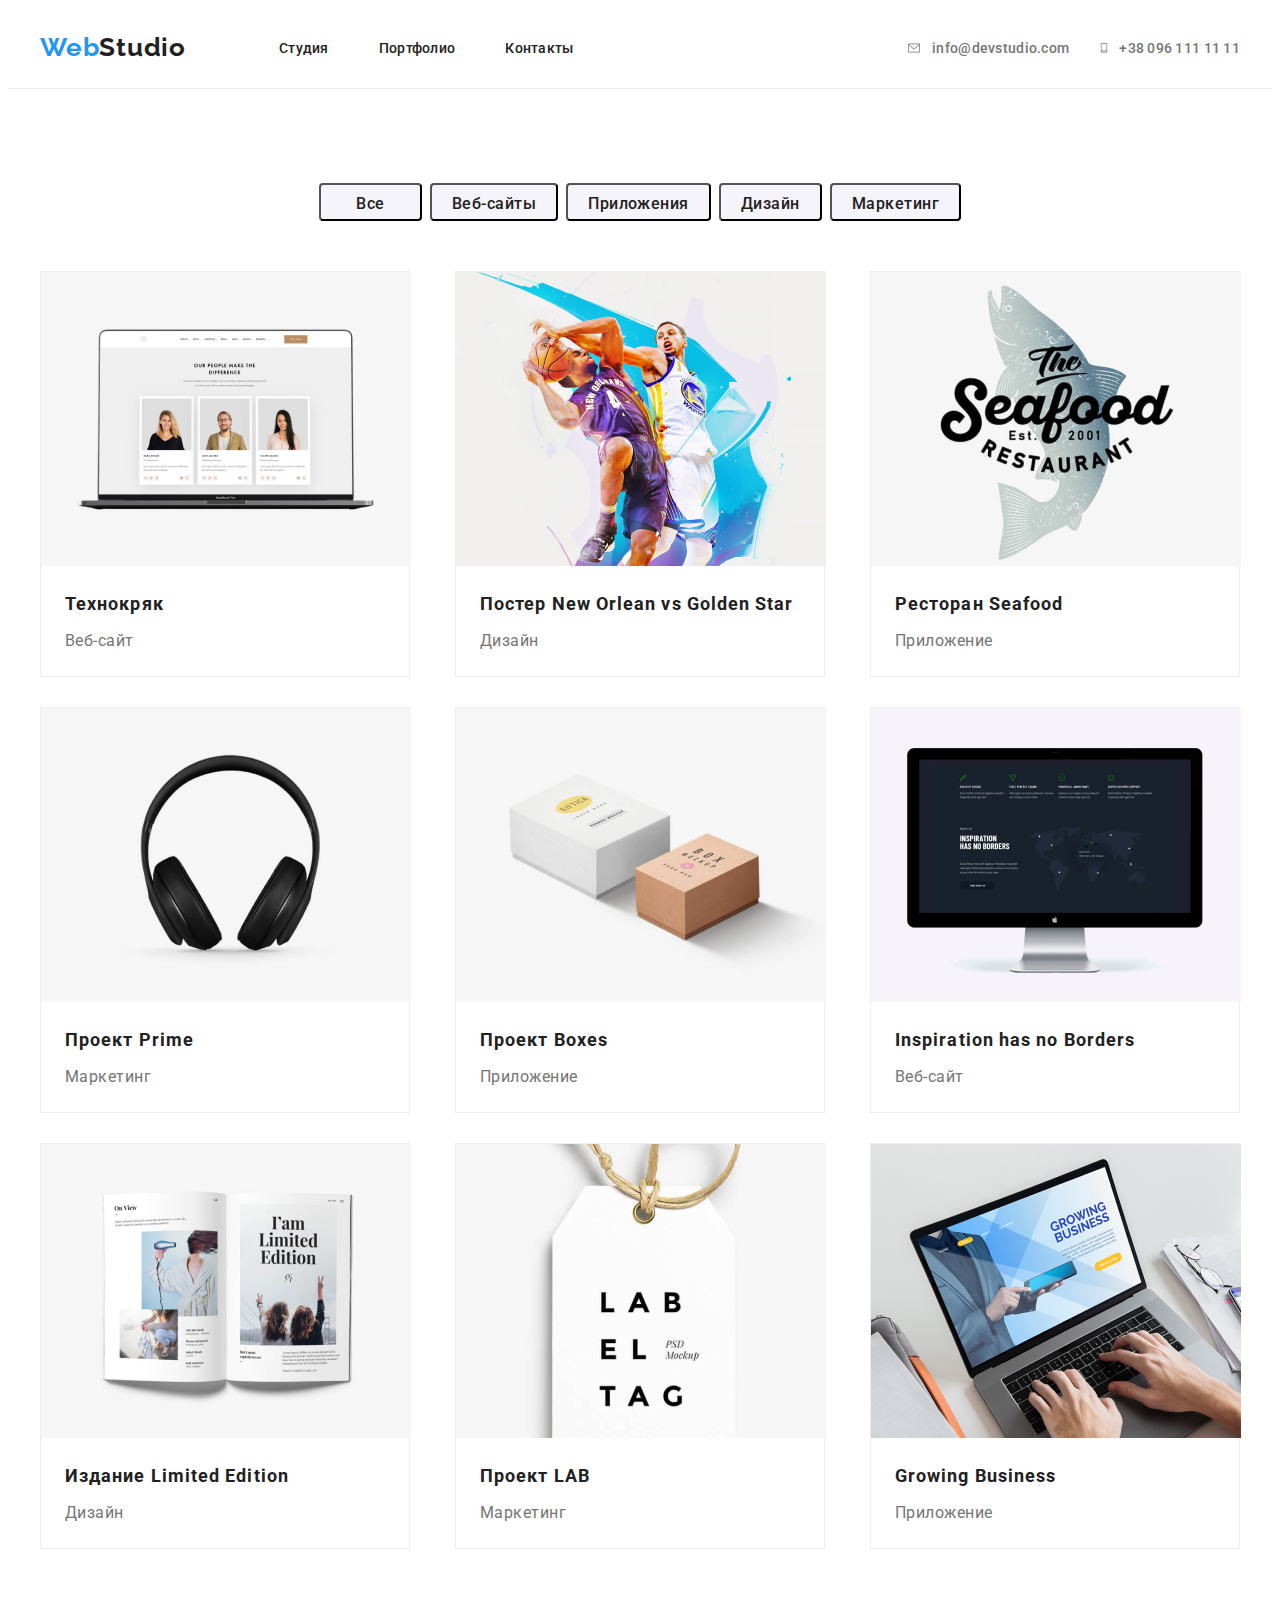
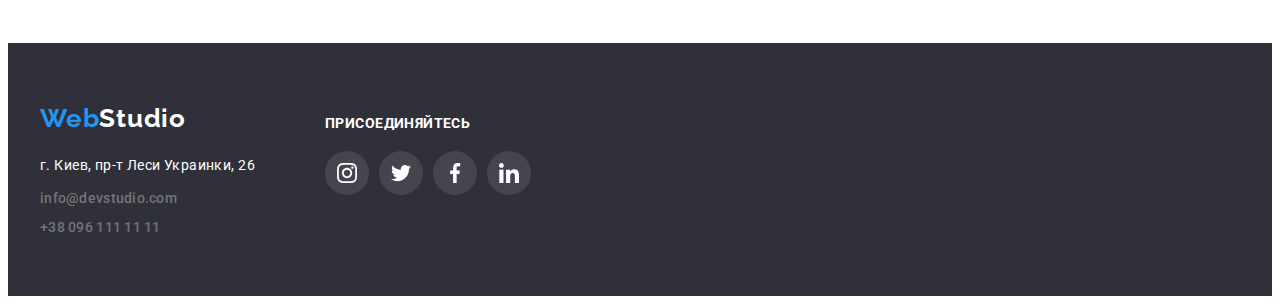
==== portfolio.html @ 9e0661ba "hw4" ====
<!DOCTYPE html>
<html lang="ru">
<head>
    <meta charset="UTF-8">
    <meta name="viewport" content="width=device-width, initial-scale=1.0">
    <title>Портфолио</title>
    <link rel="preconnect" href="https://fonts.gstatic.com">
    <link href="https://fonts.googleapis.com/css2?family=Raleway:wght@700&family=Roboto:wght@400;500;700&display=swap" rel="stylesheet">
    <link rel="stylesheet" href="https://cdnjs.cloudflare.com/ajax/libs/modern-normalize/1.0.0/modern-normalize.min.css" integrity="sha512-ISS7cAi1PEhQ8jnbJpJZMd29NlhNj4AWYyLOSp2CE/CsHxTCu+r+t0D2yoJudVrd0/8fTVPUVDzY5Tvli75u/g==" crossorigin="anonymous" />
    <link rel="stylesheet" href="./css/styles.css">
</head>
<body>
    <!--Шапка сайта-->
    <header class="header">
        <div class="container">
            <nav class="navigation">
                <a class="logo" href="index.html" lang="en"><span class="logo-1-part">Web</span>Studio</a>
                <ul class="navigation-list">
                    <li class="navigation-list-item"><a class="navigation-list-link" href="index.html">Студия</a></li>
                    <li class="navigation-list-item"><a class="navigation-list-link" href="portfolio.html" target="_blank">Портфолио</a></li>
                    <li class="navigation-list-item"><a class="navigation-list-link" href="#" target="_blank">Контакты</a></li>
                </ul>
            </nav>
             <ul class="contact-list">
                 <li class="contact-list-item">
                    <a class="contact-mail" href="mailto:info@devstudio.com">info@devstudio.com</a>
                     <svg class="mail-icon">
                         <use href="./images/sprite.svg#envelope"></use>
                     </svg>
                </li>
                 <li class="contact-list-item">
                    <a class="contact-phone" href="tel:+380961111111">+38 096 111 11 11</a>
                    <svg class="phone-icon">
                         <use href="./images/sprite.svg#smartphone"></use>
                     </svg>
                </li>
             </ul>
        </div>
    </header>
    <main>
        <section class="portfolio-section">
            <div class="container">
                <h2 class="portfolio-section-header" hidden>Разделы портфолио</h2>
                    <ul class="portfolio-section-list">
                        <li class="portfolio-section-list-item"><button type="button" class="portfolio-section-list-button">Все</button></li>
                        <li class="portfolio-section-list-item"><button type="button" class="portfolio-section-list-button">Веб-сайты</button></li>
                        <li class="portfolio-section-list-item"><button type="button" class="portfolio-section-list-button">Приложения</button></li>
                        <li class="portfolio-section-list-item"><button type="button" class="portfolio-section-list-button">Дизайн</button></li>
                        <li class="portfolio-section-list-item"><button type="button" class="portfolio-section-list-button">Маркетинг</button></li>
                    </ul>

                    <ul class="examples-list">
                        <li class="examples-list-item">
                            <a class="examples-list-link" href="#"><img class="examples-list-link-img" src="../images/page2/img1.jpg" alt="Веб-сайт Технокряк" width="370" height="294" ></a>
                            <div class="examples-list-item-margin">
                                <h3 class="examples-list-name"><a href="#"  class="examples-list-name-link">Технокряк</a></h3>
                                <p  class="examples-list-item-section-link"class="examples-list-item-section"><a href="#" class="examples-list-item-section-link">Веб-сайт</a></p>
                            </div>
                        </li>
                        <li class="examples-list-item">
                            <a class="examples-list-link" href="#"><img class="examples-list-link-img" src="../images/page2/img2.jpg" alt="Постер New Orlean vs Golden Star" width="370" height="294" ></a>
                                <div class="examples-list-item-margin">
                                <h3 class="examples-list-name"><a href="#"  class="examples-list-name-link">Постер<span lang="en"> New Orlean vs Golden Star</span></a></h3>
                            <p  class="examples-list-item-section"><a href="#" class="examples-list-item-section-link">Дизайн</a></p>
                            </div>
                        </li>
                        <li class="examples-list-item">
                            <a class="examples-list-link" href="#"><img class="examples-list-link-img" src="../images/page2/img3.jpg" alt="Ресторан Seafood" width="370" height="294" ></a>
                            <div class="examples-list-item-margin">
                                <h3 class="examples-list-name"><a href="#"  class="examples-list-name-link">Ресторан<span lang="en"> Seafood</span></a></h3>
                                <p  class="examples-list-item-section"><a href="#" class="examples-list-item-section-link">Приложение</a></p>
                            </div>
                        </li>
                        <li class="examples-list-item">
                            <a class="examples-list-link" href="#"><img class="examples-list-link-img" src="../images/page2/img4.jpg" alt="Проект Prime" width="370" height="294" ></a>
                            <div class="examples-list-item-margin">
                                <h3 class="examples-list-name"><a href="#"  class="examples-list-name-link">Проект<span lang="en"> Prime</span></a></h3>
                                <p  class="examples-list-item-section"><a href="#" class="examples-list-item-section-link">Маркетинг</a></p>
                            </div>  
                        </li>
                        <li class="examples-list-item">
                            <a class="examples-list-link" href="#"><img class="examples-list-link-img" src="../images/page2/img5.jpg" alt="Проект Boxes" width="370" height="294" ></a>
                            <div class="examples-list-item-margin">
                                <h3 class="examples-list-name"><a href="#"  class="examples-list-name-link">Проект<span lang="en"> Boxes</span></a></h3>
                                <p  class="examples-list-item-section"><a href="#" class="examples-list-item-section-link">Приложение</a></p>
                            </div>
                        </li>
                        <li class="examples-list-item">
                            <a class="examples-list-link" href="#"><img class="examples-list-link-img" src="../images/page2/img6.jpg" alt="Веб-сайт Inspiration has no Borders" width="370" height="294" ></a>
                            <div class="examples-list-item-margin">
                                <h3 class="examples-list-name"><a href="#"  class="examples-list-name-link" lang="en">Inspiration has no Borders</a></h3>
                                <p  class="examples-list-item-section"><a href="#" class="examples-list-item-section-link">Веб-сайт</a></p>
                            </div>
                        </li>
                        <li class="examples-list-item marginbot">
                            <a class="examples-list-link" href="#"><img class="examples-list-link-img" src="../images/page2/img7.jpg" alt="Издание Limited Edition" width="370" height="294" ></a>
                            <div class="examples-list-item-margin">
                                <h3 class="examples-list-name"><a href="#"  class="examples-list-name-link">Издание<span lang="en"> Limited Edition</span></a></h3>
                                <p  class="examples-list-item-section"><a href="#" class="examples-list-item-section-link">Дизайн</a></p>
                            </div>
                        </li>
                        <li class="examples-list-item marginbot">
                            <a class="examples-list-link" href="#"><img class="examples-list-link-img" src="../images/page2/img8.jpg" alt="Проект LAB" width="370" height="294" ></a>
                            <div class="examples-list-item-margin">
                                <h3 class="examples-list-name"><a href="#"  class="examples-list-name-link">Проект <span lang="en">LAB</span></a></h3> 
                                <p  class="examples-list-item-section"><a href="#" class="examples-list-item-section-link">Маркетинг</a></p>
                            </div>
                        </li>
                        <li class="examples-list-item marginbot" >
                            <a class="examples-list-link" href="#"><img class="examples-list-link-img" src="../images/page2/img9.jpg" alt="Приложение Growing Business" width="370" height="294" ></a>
                            <div class="examples-list-item-margin">
                                <h3 class="examples-list-name"><a href="#"  class="examples-list-name-link" lang="en">Growing Business</a></h3>
                                <p  class="examples-list-item-section"><a href="#" class="examples-list-item-section-link">Приложение</a></p>
                            </div>
                        </li>
                </ul>
            </div>
        </section>
    </main>
    <footer class="footer">
        <div class="container footer-margin">
            <div class="first-column-footer">
                <a class="logo" href="/" lang="en"><span class="logo-1-part">Web</span>Studio</a>
                <address class="address">
                    <ul class="address-list">
                        <li class="address-list-item"><a class="localisation" href="https://goo.gl/maps/frfhgGtXb9i2Uy5P6" target="_blank">г. Киев, пр-т Леси Украинки, 26</a></li>
                        <li class="address-list-item"><a class="contact-mail" href="mailto:info@devstudio.com">info@devstudio.com</a></li>
                        <li class="address-list-item"><a class="contact-phone" href="tel:+380961111111">+38 096 111 11 11</a></li>
                    </ul>
                </address>
            </div>
            <div class="second-column-footer">
                <p class="join-us">Присоединяйтесь</p>
                <ul class="social-links-list">
                    <li class="social-links-item">
                        <a href="" class="social-links-link">
                            <svg class="social-links-link-icon">
                                <use href="./images/sprite.svg#instagram"></use>
                            </svg>
                        </a>
                    </li>
                    <li class="social-links-item">
                        <a href="" class="social-links-link">
                            <svg class="social-links-link-icon">
                                <use href="./images/sprite.svg#twitter"></use>
                            </svg>
                        </a>
                    </li>
                    <li class="social-links-item">
                        <a href="" class="social-links-link">
                            <svg class="social-links-link-icon">
                                <use href="./images/sprite.svg#facebook"></use>
                            </svg>
                        </a>
                    </li>
                    <li class="social-links-item">
                        <a href="" class="social-links-link">
                            <svg class="social-links-link-icon">
                                <use href="./images/sprite.svg#linkedin"></use>
                            </svg>
                        </a>
                    </li>
                </ul>
            </div>
        </div>
    </footer>   
    
</body>
</html>
---- css/styles.css ----
:root {
    --text-font: "Roboto", sans-serif;
    --logo-font: "Raleway", sans-serif;
    --accent-color: #2196F3;
}
body {
    font-family: var(--text-font);
}
a {
    text-decoration: none;
}

li {
    list-style-type: none;
}

address {
    font-style: normal;
  }

  h1,
  h2,
  h3,
  h4,
  h5,
  h6,
  p {
      margin: 0;
  }

  ul,
  ol {
      margin: 0;
      padding: 0;
  }

  img {
      display: block;
  }

  button {
      font-family: inherit;
  }

  .container {
    width: 1200px;
    padding-left: 15px;
    padding-right: 15px;
    margin: 0 auto;
  }

/*======HEADER======*/

.header {
    border-bottom: 1px solid #ECECEC;
}

.header .container {
    display: flex;
    align-items: center;
    height: 80px;
}  

.navigation {
    display: flex;
    align-items: center;
}

.contact-list {
    display: flex;
}

.logo {
    font-family: var(--logo-font);
    font-weight: 700;
    font-size: 26px;
    line-height: 1.192;
    letter-spacing: 0.03em;
    color: #212121;
}

.header .logo {
    margin-right: 93px;
    margin-top: 24px;
    margin-bottom: 25px;
    font-family: var(--logo-font);
    font-weight: 700;
    font-size: 26px;
    line-height: 1.192;
    letter-spacing: 0.03em;
    
}
.logo-1-part {
    color: var(--accent-color);
}

.navigation-list {
    display: flex;
    align-items: center;
}

.navigation-list-item:not(:last-child) {
    margin-right: 50px;
}

.navigation-list-link {
    font-weight: 500;
    font-size: 14px;
    line-height: 1.143;
    letter-spacing: 0.02em;
    color: #212121;
}

.navigation-list-link:hover,
.navigation-list-link:focus {
    color: var(--accent-color);
}

.navigation-list-link:active {
    color: var(--accent-color); 
}

.contact-list {
    margin-left: auto;
    justify-content: flex-end;
}

.contact-list-item {
    display: flex;
    flex-direction: row-reverse;
    align-items: center;
}

.mail-icon {
    margin-right: 10px;
    width: 16px;
    height: 12px;
    fill: #757575;
}

.contact-mail {
    font-weight: 500;
    font-size: 14px;
    line-height: 1.143;
    letter-spacing: 0.02em;
    color: #757575;
}
.contact-mail:hover,
.contact-mail:focus {
    color: var(--accent-color);
}

.contact-mail:hover + .mail-icon,
.contact-mail:focus + .mail-icon {
    fill: var(--accent-color);
}

.phone-icon {
    margin-right: 10px;
    margin-left: 30px;
    width: 10px;
    height: 16px;
    fill: #757575;
}

.contact-phone {
    font-weight: 500;
    font-size: 14px;
    line-height: 1.143;
    letter-spacing: 0.02em;
    color: #757575;
}

.contact-phone:hover,
.contact-phone:focus {
    color: var(--accent-color);
}

.contact-phone:hover + .phone-icon,
.contact-phone:focus + .phone-icon {
    fill: var(--accent-color);
}

/*======END HEADER======*/

/*======HERO======*/

.hero {
    padding-top: 200px;
    padding-bottom: 200px;
    background-image: linear-gradient(
        rgba(47, 48, 58, 0.4),
        rgba(47, 48, 58, 0.4)
        ),
         url("../images/page1/hero.jpg");
         background-color: #2F303A;
}
   
.hero .container {
    display: flex;
    flex-direction: column;
    align-items: center;
    justify-content: center;
    
}  

.hero-header {
    max-width: 700px;
    margin-bottom: 30px;
    font-weight: 900;
    font-size: 44px;
    line-height: 1.364;
    text-align: center;
    letter-spacing: 0.06em;
    text-transform: uppercase;
    color: #FFFFFF;
}

.hero-btn {
    min-width: 200px;
    height: 50px;
    padding: 8px 28px;
    background-color: var(--accent-color);
    box-shadow: 0px 4px 4px rgba(0, 0, 0, 0.15);
    border-radius: 4px;
    font-weight: 700;
    font-size: 16px;
    line-height: 1.875;
    letter-spacing: 0.06em;
    color: #FFFFFF;
}

/*.hero-btn:hover,
.hero-btn:focus {
    color: var(--accent-color);
}*/
/*====== END HERO======*/

/*======ADVANTAGES======*/

.advantages {
    padding-top: 94px;
}

.advantages-list {
    display: flex;
    align-content: center;
    
}

.advantages-list-item:not(:last-child) {
    margin-right: 30px;
}

.advantages-card-icon {
    display: flex;
    justify-content: center;
    align-items: center;
    margin-bottom: 30px;
    width: 270px;
    height: 120px;
    background-color: #F5F4FA;
    border-radius: 4px;
}

.advantages-icon {
    width: 70px;
    height: 70px;
}

.advantages-list-item-header {
    width: 270px;
    margin-bottom: 10px;
    font-weight: 700;
    font-size: 14px;
    line-height: 1.143;
    letter-spacing: 0.03em;
    text-transform: uppercase;
    color: #212121;
}

.description {
    width: 270px;
    height: 75px;
    font-weight: 400;
    font-size: 14px;
    line-height: 1.714;   
    letter-spacing: 0.03em;
    color: #757575;
}

.description:not(:last-child) {
    margin-right: 30px;
}
/*====== END ADVANTAGES======*/

/*======Specification======*/

.specification {
    padding-top: 94px;
    padding-bottom: 94px; 
}

.specification .container {
    display: flex;
    flex-direction: column;
 
}

.specification-list {
    display: flex;
    justify-content: space-between;
}

.specification-header {
    margin-bottom: 50px;
    font-weight: 700;
    font-size: 36px;
    line-height: 1.167;
    text-align: center;
    letter-spacing: 0.03em; 
    color: #212121;
}

.specification-list-item:not(:last-child) {
    margin-right: 30px;
}

/*====== End Specification======*/

/*======TEAM======*/

.team {
    padding-top: 94px;
    padding-bottom: 94px;
    background: #F5F4FA;
}

.team .container {
    display: flex;
    flex-direction: column;

}

.team-list {
    display: flex;
}

.team-member:not(:last-child) {
    margin-right: 30px;
}

.team-header {
    margin-bottom: 50px;
    font-weight: 700;
    font-size: 36px;
    line-height: 1.167;
    text-align: center;
    letter-spacing: 0.03em;
    color: #212121;
}

.team-member {
    background: #FFFFFF;
    box-shadow: 0px 1px 3px rgba(0, 0, 0, 0.12), 0px 1px 1px rgba(0, 0, 0, 0.14), 0px 2px 1px rgba(0, 0, 0, 0.2);
    border-radius: 0px 0px 4px 4px;
    width: 270px;
}

.member-name {
    margin-bottom: 10px;
    font-weight: 500;
    font-size: 16px;
    line-height: 1.1875;
    text-align: center;
    letter-spacing: 0.03em; 
    color: #212121;    
}

.member-specialization {
    margin-bottom: 16px;
    font-weight: 400;
    font-size: 16px;
    line-height: 1.1875;
    text-align: center;
    letter-spacing: 0.03em;
    color: #757575;
}

.taem-member-card {

    padding: 30px 32px;
}

.social-links-link-icon {
    width: 20px;
    height: 20px;
    fill: #AFB1B8;
}

.social-links-link {
    width: 44px;
    height: 44px;
    background-color: #FFFFFF;
    border-radius: 50%;
    display: flex;
    justify-content: center;
    align-items: center;
}

.social-links-link:hover,
.social-links-link:focus {
    background-color: var(--accent-color);
}

.social-links-link:hover .social-links-link-icon,
.social-links-link:focus .social-links-link-icon {
    fill: #FFFFFF;
}

.social-links-list {
    display: flex;
    justify-content: space-between;
}

/*======END TEAM======*/

/*======Clients======*/

.clients {
    padding-top: 94px;
    padding-bottom: 94px;
}

.clients .container {
    display: flex;
    flex-direction: column;
    align-items: center;
    justify-content: center;
}

.clients-header {
    margin-bottom: 50px;
    font-weight: 700;
    font-size: 36px;
    line-height: 1.167;
    text-align: center;
    letter-spacing: 0.03em;
    color: #212121;
}

.clients-list {
    display: flex;
    align-items: flex-start;
}

.clients-list-item {
    width: 170px;
    height: 90px;
}

.clients-list-item:not(:last-child) {
    margin-right: 30px;
}

.clients-list-link {
    display: flex;
    justify-content: center;
    align-items: center;
    width: 170px;
    height: 90px;
    border: 1px solid #AFB1B8;
    box-sizing: border-box;
    border-radius: 4px;
}

.clients-icon-1 {
    padding: 20px 63px;
}
.clients-icon-2 {
    padding: 19px 65px;
}
.clients-icon-3 {
    padding: 24px 63px;
}
.clients-icon-4 {
    padding: 24px 45px;
}
.clients-icon-5{
    padding: 22px 55px;
}
.clients-icon-6{
    padding: 22px 41px;
}

.clients-list-link-icon {
    fill: #AFB1B8;
}

.clients-list-link:hover,
.clients-list-link:focus {
    border: solid var(--accent-color);
}

.clients-list-link:hover .clients-list-link-icon,
.clients-list-link:focus .clients-list-link-icon {
    fill: var(--accent-color);
}

/*======END Clients======*/

/*======FOOTER======*/

.footer {
    padding-top: 60px;
    padding-bottom: 60px;
    background: #2F303A;
}

.footer-margin {
    display: flex;
}

.first-column-footer {
    margin-right: 70px;
}    

.footer .logo {
    color: #FFFFFF
}

.address {
    margin-top: 20px;
}

.localisation {
    font-weight: 400;
    font-size: 14px;
    line-height: 1.714;
    letter-spacing: 0.03em;
    color: #FFFFFF
}

.address-list-item:not(:last-child) {
    margin-bottom: 10px;
}

.localisation:hover,
.localisation:focus {
    color: var(--accent-color);
}

.second-column-footer {
    padding-top: 12px;
}

.join-us {
    margin-bottom: 20px;
    font-weight: 700;
    font-size: 14px;
    line-height: 1.143;
    letter-spacing: 0.03em;
    text-transform: uppercase;
    color: #FFFFFF;
    justify-content: baseline;
}

.second-column-footer .social-links-link {
    background-color: rgba(255, 255, 255, 0.1);
}

.social-links-item:not(:last-child) {
    margin-right: 10px;
}

.social-links-link:hover,
.social-links-link:focus {
    background-color: var(--accent-color);
}

.second-column-footer .social-links-link-icon {
    fill: #FFFFFF;
}

/*======FOOTER======*/

/*======PORTFOLIO SECTIONS======*/

.portfolio-section {
    padding-top: 94px;
    padding-bottom: 94px;
}

.portfolio-section .container {
    display: flex;
    flex-direction: column;
    align-items: center;
}

.portfolio-section-list {
    display: flex;
    align-items: center;
    margin-bottom: 50px;
}

.portfolio-section-list-item:not(:last-child) {
    margin-right: 8px;
}

.examples-list-item {
    margin-bottom: 30px;
    width: 370px;
    background: #FFFFFF;
    border: 1px solid #EEEEEE;
    box-sizing: border-box;
}

.examples-list-item:hover {
    box-shadow: 0px 1px 1px rgba(0, 0, 0, 0.12), 0px 4px 4px rgba(0, 0, 0, 0.06), 1px 4px 6px rgba(0, 0, 0, 0.16);
}

.examples-list {
    display: flex;
    flex-wrap: wrap;
    justify-content: space-between;
}

.portfolio-section-list-button {
    min-width: 103px;
    height: 38px;
    padding: 6px 20px;
    background: #F5F4FA;
    border-radius: 4px;
    font-weight: 500;
    font-size: 16px;
    line-height: 1.625;
    letter-spacing: 0.03em;
    text-align: center;
    color: #212121;
}

.portfolio-section-list-button:hover,
.portfolio-section-list-button:focus {
    background: var(--accent-color);
    color: #FFFFFF;
}

.examples-list-item:not(:nth-child(3n+3)) {
    margin-right: 30px;
}

.examples-list-name {
margin-bottom: 4px;
width: 322px;
height: 36px;
}

.examples-list-name-link {
    font-weight: 700;
    font-size: 18px;
    line-height: 2;
    letter-spacing: 0.06em;
    color: #212121;
}

.examples-list-item-section {
width: 322px;
height: 30px;
}

.examples-list-item-section-link {
    font-weight: 400;
    font-size: 16px;
    line-height: 1.875;
    letter-spacing: 0.03em;
    color: #757575;
}

.examples-list-item-margin {
    padding: 20px 24px;
}

.marginbot {
    margin-bottom: 0;
}
/*====== END PORTFOLIO SECTIONS======*/
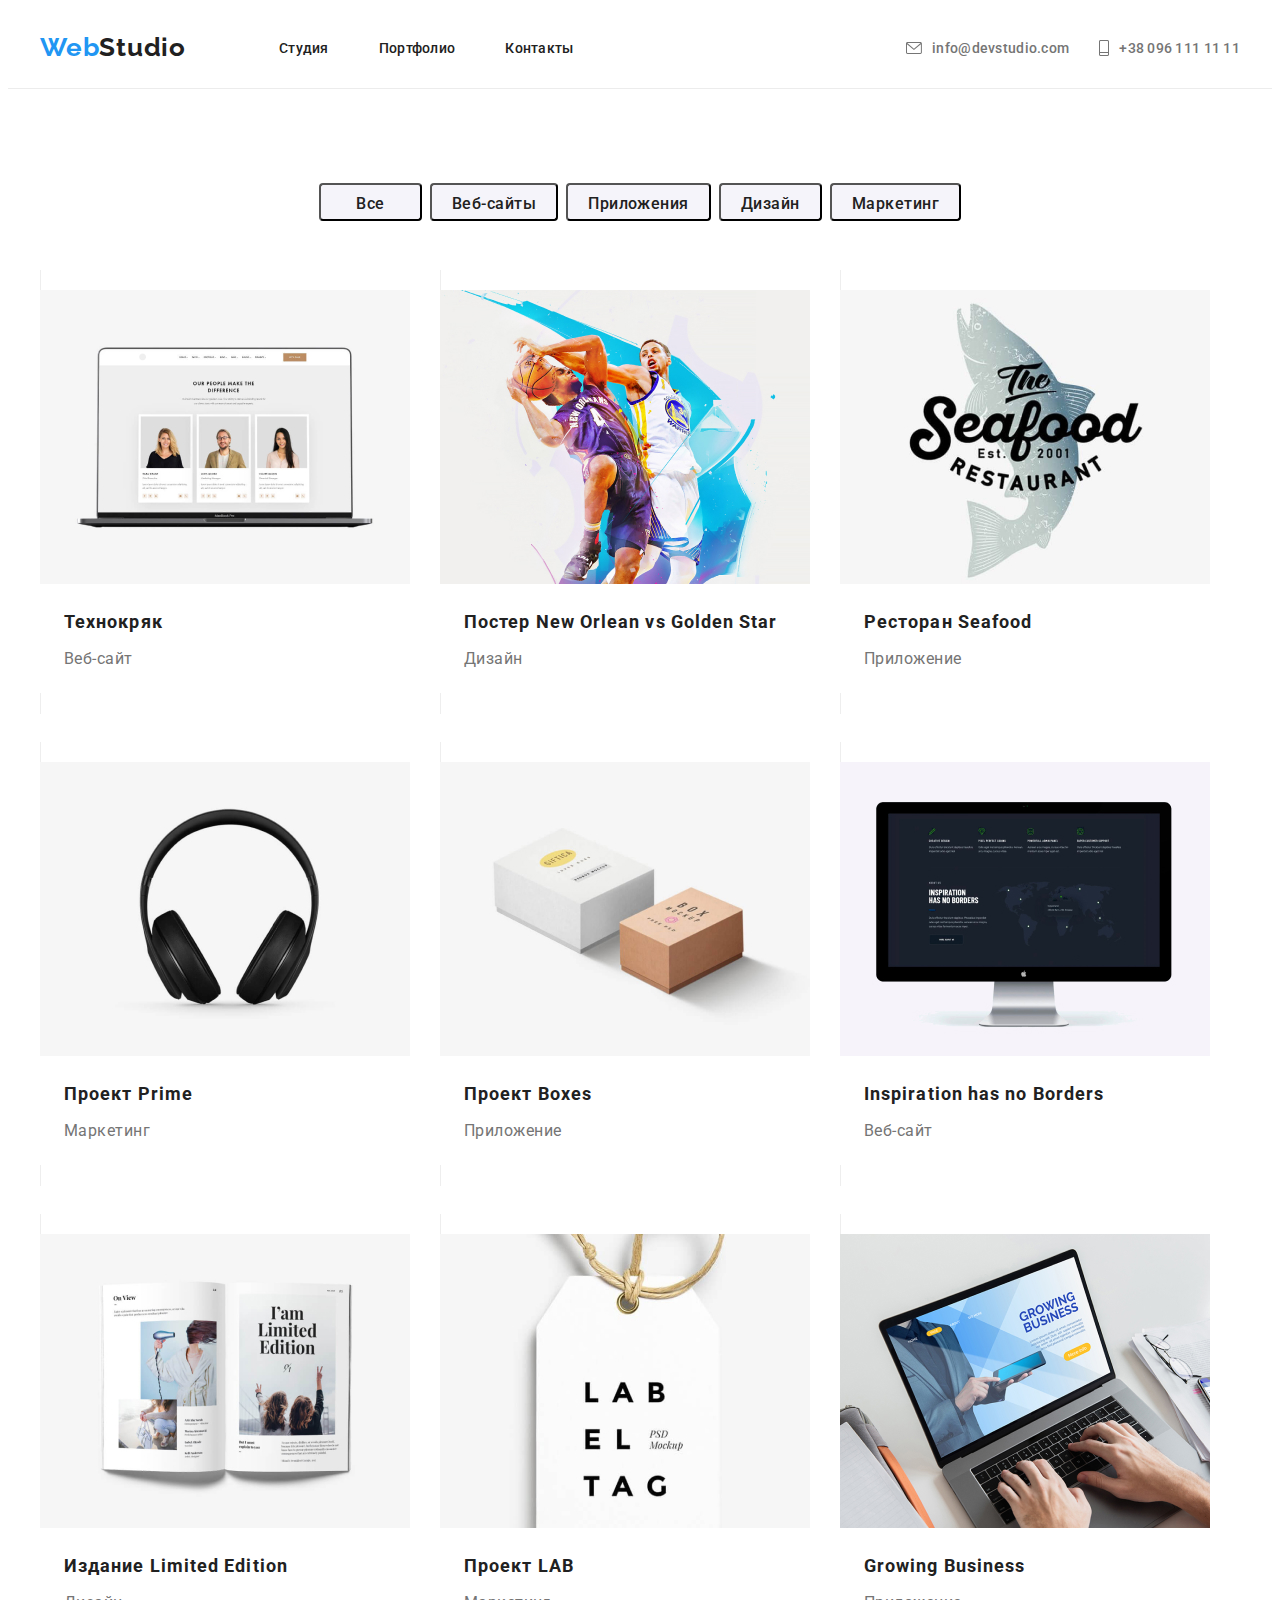
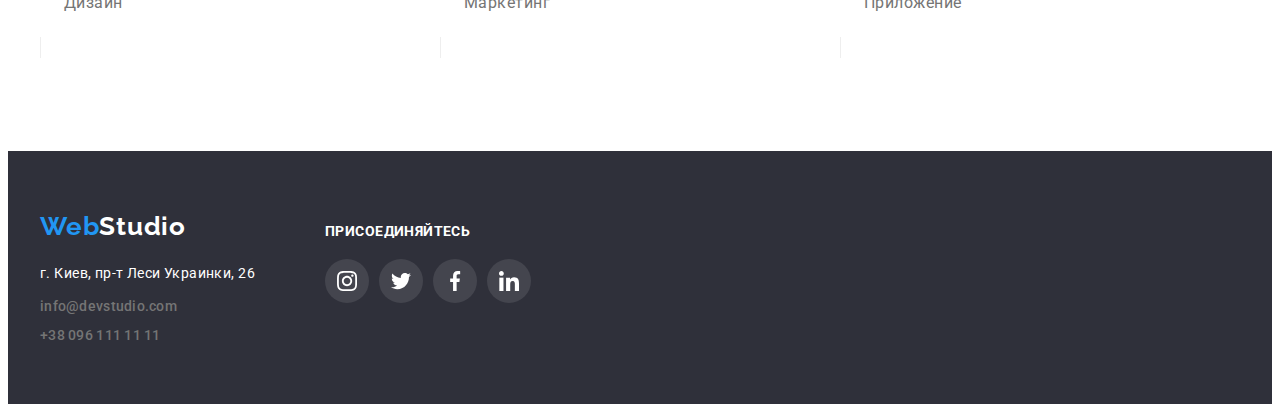
==== commit 6c778937: "1" ====
--- a/portfolio.html
+++ b/portfolio.html
@@ -23,16 +23,20 @@
             </nav>
              <ul class="contact-list">
                  <li class="contact-list-item">
-                    <a class="contact-mail" href="mailto:info@devstudio.com">info@devstudio.com</a>
-                     <svg class="mail-icon">
-                         <use href="./images/sprite.svg#envelope"></use>
-                     </svg>
+                    <a class="contact-mail header-mail" href="mailto:info@devstudio.com">              
+                        <svg class="mail-icon">
+                            <use href="./images/sprite.svg#envelope"></use>
+                        </svg>
+                        <p class="mail">info@devstudio.com</p>
+                    </a>
                 </li>
                  <li class="contact-list-item">
-                    <a class="contact-phone" href="tel:+380961111111">+38 096 111 11 11</a>
-                    <svg class="phone-icon">
-                         <use href="./images/sprite.svg#smartphone"></use>
-                     </svg>
+                    <a class="contact-phone header-phone" href="tel:+380961111111">
+                        <svg class="phone-icon">
+                            <use href="./images/sprite.svg#smartphone"></use>
+                        </svg>
+                        <p class="phone">+38 096 111 11 11</p>
+                    </a>
                 </li>
              </ul>
         </div>
@@ -51,67 +55,87 @@
 
                     <ul class="examples-list">
                         <li class="examples-list-item">
-                            <a class="examples-list-link" href="#"><img class="examples-list-link-img" src="../images/page2/img1.jpg" alt="Веб-сайт Технокряк" width="370" height="294" ></a>
-                            <div class="examples-list-item-margin">
-                                <h3 class="examples-list-name"><a href="#"  class="examples-list-name-link">Технокряк</a></h3>
-                                <p  class="examples-list-item-section-link"class="examples-list-item-section"><a href="#" class="examples-list-item-section-link">Веб-сайт</a></p>
-                            </div>
+                            <a class="examples-list-link" href="#">
+                                <img class="examples-list-img" src="./images/page2/img1.jpg" alt="Веб-сайт Технокряк" width="370" height="294">
+                                <div class="examples-list-item-margin">
+                                    <h3 class="examples-list-name">Технокряк</h3>
+                                    <p  class="examples-list-item-section">Веб-сайт</p>
+                                </div>
+                            </a>
+                    
                         </li>
                         <li class="examples-list-item">
-                            <a class="examples-list-link" href="#"><img class="examples-list-link-img" src="../images/page2/img2.jpg" alt="Постер New Orlean vs Golden Star" width="370" height="294" ></a>
+                            <a class="examples-list-link" href="#">
+                                <img class="examples-list-img" src="./images/page2/img2.jpg" alt="Постер New Orlean vs Golden Star" width="370" height="294">
                                 <div class="examples-list-item-margin">
-                                <h3 class="examples-list-name"><a href="#"  class="examples-list-name-link">Постер<span lang="en"> New Orlean vs Golden Star</span></a></h3>
-                            <p  class="examples-list-item-section"><a href="#" class="examples-list-item-section-link">Дизайн</a></p>
-                            </div>
+                                    <h3 class="examples-list-name">Постер<span lang="en"> New Orlean vs Golden Star</span></h3>
+                                    <p  class="examples-list-item-section">Дизайн</p>
+                                </div>
+                            </a>
                         </li>
                         <li class="examples-list-item">
-                            <a class="examples-list-link" href="#"><img class="examples-list-link-img" src="../images/page2/img3.jpg" alt="Ресторан Seafood" width="370" height="294" ></a>
-                            <div class="examples-list-item-margin">
-                                <h3 class="examples-list-name"><a href="#"  class="examples-list-name-link">Ресторан<span lang="en"> Seafood</span></a></h3>
-                                <p  class="examples-list-item-section"><a href="#" class="examples-list-item-section-link">Приложение</a></p>
-                            </div>
+                            <a class="examples-list-link" href="#">
+                                <img class="examples-list-img" src="./images/page2/img3.jpg" alt="Ресторан Seafood" width="370" height="294">
+                                <div class="examples-list-item-margin">
+                                    <h3 class="examples-list-name">Ресторан<span lang="en"> Seafood</span></h3>
+                                    <p  class="examples-list-item-section">Приложение</p>
+                                </div>
+                            </a>
                         </li>
                         <li class="examples-list-item">
-                            <a class="examples-list-link" href="#"><img class="examples-list-link-img" src="../images/page2/img4.jpg" alt="Проект Prime" width="370" height="294" ></a>
-                            <div class="examples-list-item-margin">
-                                <h3 class="examples-list-name"><a href="#"  class="examples-list-name-link">Проект<span lang="en"> Prime</span></a></h3>
-                                <p  class="examples-list-item-section"><a href="#" class="examples-list-item-section-link">Маркетинг</a></p>
-                            </div>  
+                            <a class="examples-list-link" href="#">
+                                <img class="examples-list-img" src="./images/page2/img4.jpg" alt="Проект Prime" width="370" height="294">
+                                <div class="examples-list-item-margin">
+                                    <h3 class="examples-list-name">Проект<span lang="en"> Prime</span></h3>
+                                    <p  class="examples-list-item-section">Маркетинг</p>
+                                </div> 
+                            </a>
                         </li>
                         <li class="examples-list-item">
-                            <a class="examples-list-link" href="#"><img class="examples-list-link-img" src="../images/page2/img5.jpg" alt="Проект Boxes" width="370" height="294" ></a>
-                            <div class="examples-list-item-margin">
-                                <h3 class="examples-list-name"><a href="#"  class="examples-list-name-link">Проект<span lang="en"> Boxes</span></a></h3>
-                                <p  class="examples-list-item-section"><a href="#" class="examples-list-item-section-link">Приложение</a></p>
-                            </div>
+                            <a class="examples-list-link" href="#">
+                                <img class="examples-list-img" src="./images/page2/img5.jpg" alt="Проект Boxes" width="370" height="294">
+                                <div class="examples-list-item-margin">
+                                    <h3 class="examples-list-name">Проект<span lang="en"> Boxes</span></h3>
+                                    <p  class="examples-list-item-section">Приложение</p>
+                                </div>
+                            </a>
                         </li>
                         <li class="examples-list-item">
-                            <a class="examples-list-link" href="#"><img class="examples-list-link-img" src="../images/page2/img6.jpg" alt="Веб-сайт Inspiration has no Borders" width="370" height="294" ></a>
-                            <div class="examples-list-item-margin">
-                                <h3 class="examples-list-name"><a href="#"  class="examples-list-name-link" lang="en">Inspiration has no Borders</a></h3>
-                                <p  class="examples-list-item-section"><a href="#" class="examples-list-item-section-link">Веб-сайт</a></p>
-                            </div>
+                            <a class="examples-list-link" href="#">
+                                <img class="examples-list-img" src="./images/page2/img6.jpg" alt="Веб-сайт Inspiration has no Borders" width="370" height="294">
+                                <div class="examples-list-item-margin">
+                                    <h3 class="examples-list-name" lang="en">Inspiration has no Borders</h3>
+                                    <p  class="examples-list-item-section">Веб-сайт</p>
+                                </div>
+                            </a>
                         </li>
                         <li class="examples-list-item marginbot">
-                            <a class="examples-list-link" href="#"><img class="examples-list-link-img" src="../images/page2/img7.jpg" alt="Издание Limited Edition" width="370" height="294" ></a>
-                            <div class="examples-list-item-margin">
-                                <h3 class="examples-list-name"><a href="#"  class="examples-list-name-link">Издание<span lang="en"> Limited Edition</span></a></h3>
-                                <p  class="examples-list-item-section"><a href="#" class="examples-list-item-section-link">Дизайн</a></p>
-                            </div>
+                            <a class="examples-list-link" href="#">
+                                <img class="examples-list-img" src="./images/page2/img7.jpg" alt="Издание Limited Edition" width="370" height="294">
+                                <div class="examples-list-item-margin">
+                                    <h3 class="examples-list-name">Издание<span lang="en"> Limited Edition</span></h3>
+                                    <p  class="examples-list-item-section">Дизайн</p>
+                                </div>
+                            </a>
                         </li>
                         <li class="examples-list-item marginbot">
-                            <a class="examples-list-link" href="#"><img class="examples-list-link-img" src="../images/page2/img8.jpg" alt="Проект LAB" width="370" height="294" ></a>
-                            <div class="examples-list-item-margin">
-                                <h3 class="examples-list-name"><a href="#"  class="examples-list-name-link">Проект <span lang="en">LAB</span></a></h3> 
-                                <p  class="examples-list-item-section"><a href="#" class="examples-list-item-section-link">Маркетинг</a></p>
-                            </div>
+                            <a class="examples-list-link" href="#">
+                                <img class="examples-list-img" src="./images/page2/img8.jpg" alt="Проект LAB" width="370" height="294">
+                                <div class="examples-list-item-margin">
+                                    <h3 class="examples-list-name">Проект <span lang="en">LAB</span></h3> 
+                                    <p  class="examples-list-item-section">Маркетинг</p>
+                                </div>
+                            </a>
                         </li>
-                        <li class="examples-list-item marginbot" >
-                            <a class="examples-list-link" href="#"><img class="examples-list-link-img" src="../images/page2/img9.jpg" alt="Приложение Growing Business" width="370" height="294" ></a>
-                            <div class="examples-list-item-margin">
-                                <h3 class="examples-list-name"><a href="#"  class="examples-list-name-link" lang="en">Growing Business</a></h3>
-                                <p  class="examples-list-item-section"><a href="#" class="examples-list-item-section-link">Приложение</a></p>
-                            </div>
+
+                        <li class="examples-list-item marginbot">
+                            <a class="examples-list-link" href="#">
+                                <img class="examples-list-img" src="./images/page2/img9.jpg" alt="Приложение Growing Business" width="370" height="294">
+                                <div class="examples-list-item-margin">
+                                    <h3 class="examples-list-name" lang="en">Growing Business</h3>
+                                    <p  class="examples-list-item-section">Приложение</p>
+                                </div>
+                            </a>
                         </li>
                 </ul>
             </div>
--- a/css/styles.css
+++ b/css/styles.css
@@ -127,40 +127,49 @@
 
 .contact-list-item {
     display: flex;
-    flex-direction: row-reverse;
-    align-items: center;
+    align-items: center;
+}
+
+.contact-list-item:not(:first-child) {
+    margin-left: 30px;
 }
 
 .mail-icon {
-    margin-right: 10px;
     width: 16px;
     height: 12px;
-    fill: #757575;
+    margin-right: 10px;
+    fill: currentColor;
 }
 
 .contact-mail {
+
     font-weight: 500;
     font-size: 14px;
     line-height: 1.143;
     letter-spacing: 0.02em;
     color: #757575;
 }
+
+.header-mail {
+    display: flex;
+    align-items: center; 
+}
+
+.header-phone {
+    display: flex;
+    align-items: center; 
+}
+
 .contact-mail:hover,
 .contact-mail:focus {
     color: var(--accent-color);
 }
 
-.contact-mail:hover + .mail-icon,
-.contact-mail:focus + .mail-icon {
-    fill: var(--accent-color);
-}
-
 .phone-icon {
-    margin-right: 10px;
-    margin-left: 30px;
     width: 10px;
     height: 16px;
-    fill: #757575;
+    margin-right: 10px;
+    fill: currentColor;
 }
 
 .contact-phone {
@@ -176,16 +185,13 @@
     color: var(--accent-color);
 }
 
-.contact-phone:hover + .phone-icon,
-.contact-phone:focus + .phone-icon {
-    fill: var(--accent-color);
-}
-
 /*======END HEADER======*/
 
 /*======HERO======*/
 
 .hero {
+    max-width: 1600px;
+    margin: 0 auto;
     padding-top: 200px;
     padding-bottom: 200px;
     background-image: linear-gradient(
@@ -475,22 +481,28 @@
 }
 
 .clients-icon-1 {
-    padding: 20px 63px;
+    width: 44px;
+    height: 49px;
 }
 .clients-icon-2 {
-    padding: 19px 65px;
+    width: 40px;
+    height: 52px;
 }
 .clients-icon-3 {
-    padding: 24px 63px;
+    width: 41px;
+    height: 43px;
 }
 .clients-icon-4 {
-    padding: 24px 45px;
+    width: 80px;
+    height: 42px;
 }
 .clients-icon-5{
-    padding: 22px 55px;
+    width: 59px;
+    height: 47px;
 }
 .clients-icon-6{
-    padding: 22px 41px;
+    width: 88px;
+    height: 45px;
 }
 
 .clients-list-link-icon {
@@ -512,6 +524,8 @@
 /*======FOOTER======*/
 
 .footer {
+    margin: 0 auto;
+    max-width: 1600px;
     padding-top: 60px;
     padding-bottom: 60px;
     background: #2F303A;
@@ -605,24 +619,6 @@
 
 .portfolio-section-list-item:not(:last-child) {
     margin-right: 8px;
-}
-
-.examples-list-item {
-    margin-bottom: 30px;
-    width: 370px;
-    background: #FFFFFF;
-    border: 1px solid #EEEEEE;
-    box-sizing: border-box;
-}
-
-.examples-list-item:hover {
-    box-shadow: 0px 1px 1px rgba(0, 0, 0, 0.12), 0px 4px 4px rgba(0, 0, 0, 0.06), 1px 4px 6px rgba(0, 0, 0, 0.16);
-}
-
-.examples-list {
-    display: flex;
-    flex-wrap: wrap;
-    justify-content: space-between;
 }
 
 .portfolio-section-list-button {
@@ -637,6 +633,8 @@
     letter-spacing: 0.03em;
     text-align: center;
     color: #212121;
+    cursor:pointer
+    
 }
 
 .portfolio-section-list-button:hover,
@@ -645,17 +643,34 @@
     color: #FFFFFF;
 }
 
+.examples-list-item {
+    margin-bottom: 30px;
+    width: 370px;
+}
+
+.examples-list-link {
+    width: 100%;
+    background: #FFFFFF;
+    border: 1px solid #EEEEEE;
+    box-sizing: border-box;
+}
+
+.examples-list-link:hover,
+.examples-list-link:focus {
+    box-shadow: 0px 1px 1px rgba(0, 0, 0, 0.12), 0px 4px 4px rgba(0, 0, 0, 0.06), 1px 4px 6px rgba(0, 0, 0, 0.16);
+}
+
+.examples-list {
+    display: flex;
+    flex-wrap: wrap;
+}
+
 .examples-list-item:not(:nth-child(3n+3)) {
     margin-right: 30px;
 }
 
 .examples-list-name {
-margin-bottom: 4px;
-width: 322px;
-height: 36px;
-}
-
-.examples-list-name-link {
+    margin-bottom: 4px;
     font-weight: 700;
     font-size: 18px;
     line-height: 2;
@@ -664,11 +679,6 @@
 }
 
 .examples-list-item-section {
-width: 322px;
-height: 30px;
-}
-
-.examples-list-item-section-link {
     font-weight: 400;
     font-size: 16px;
     line-height: 1.875;
